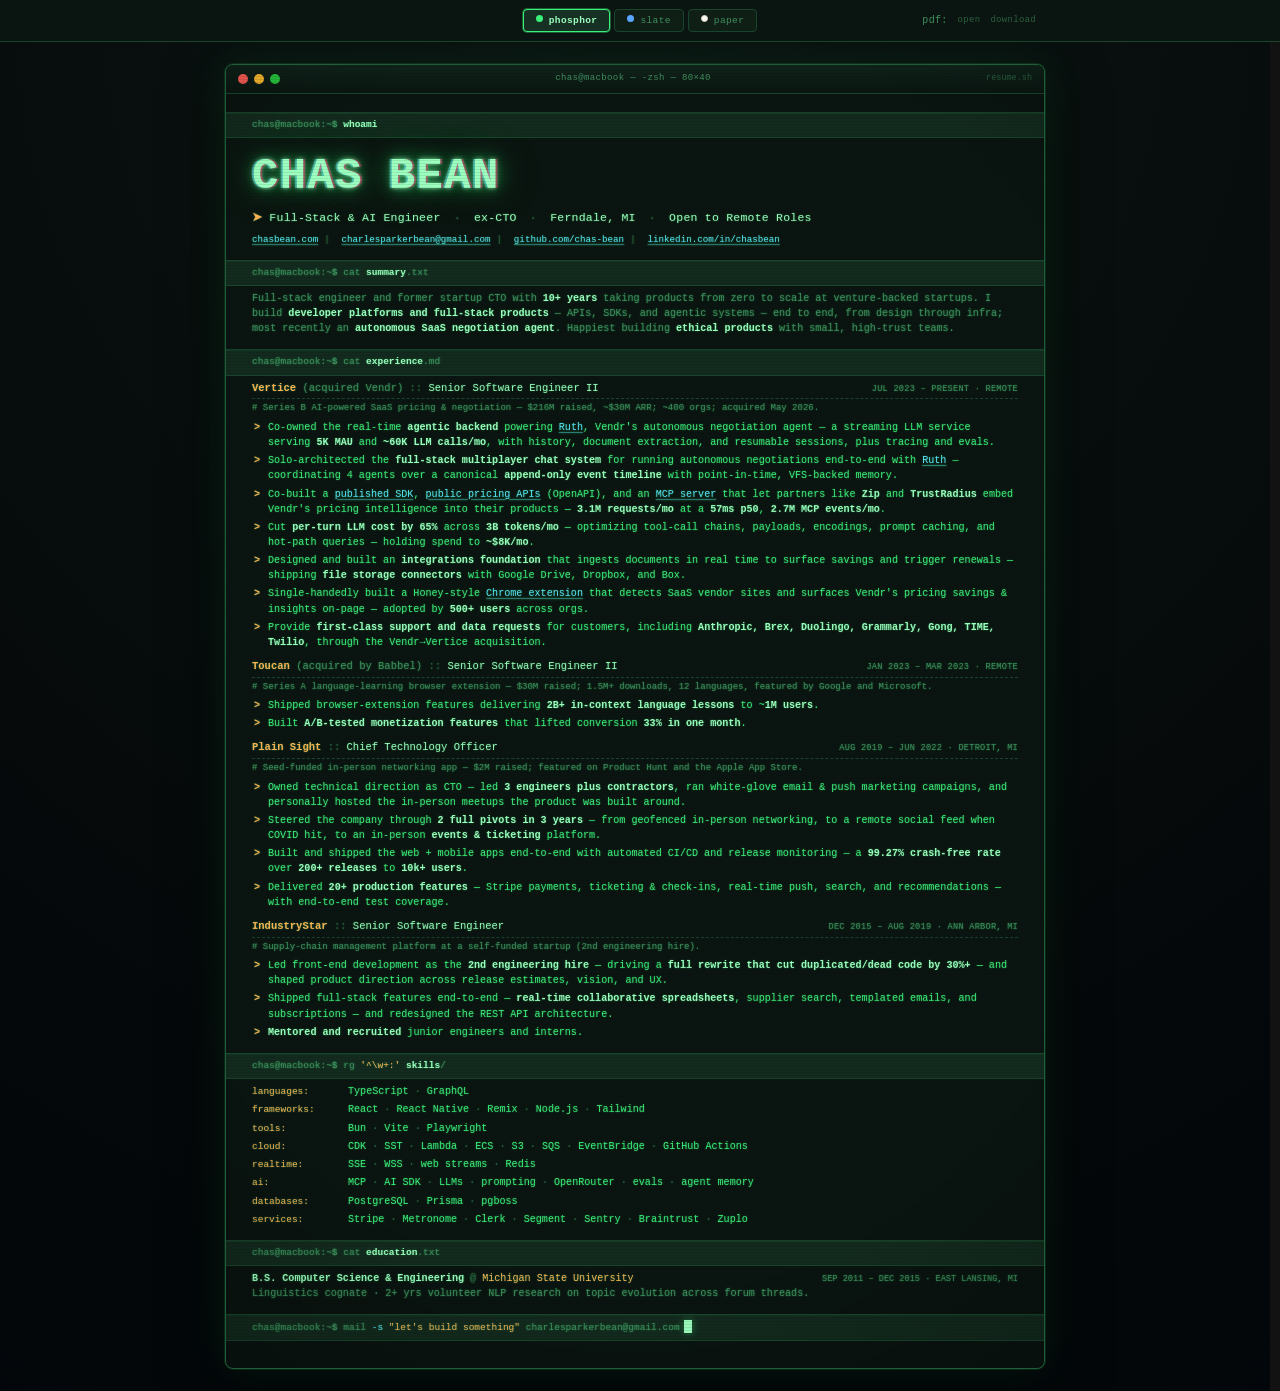
==== index.html @ 7aee9fcf "Publish interactive resume at chasbean.com. Replace the PDF redirect with the themed index page, sta" ====
<!DOCTYPE html>
<html lang="en" data-theme="crt" class="theme-live">
<head>
  <meta charset="UTF-8" />
  <meta name="viewport" content="width=device-width, initial-scale=1.0" />
  <title>Chas Bean — Resume</title>
  <meta name="description" content="Chas Bean — Full-Stack & AI Engineer. Interactive resume with phosphor, slate, and paper themes." />
  <link rel="stylesheet" href="themes/tokens.css" />
  <link rel="stylesheet" href="themes/live.css" />
  <link rel="stylesheet" href="themes/index.css" />
</head>
<body>
  <header class="chrome">
    <div class="chrome-track">
      <nav class="theme-toggle" aria-label="Resume color theme">
        <button type="button" class="theme-btn" data-theme="crt" aria-label="Phosphor — green terminal" title="Phosphor — green terminal" aria-pressed="true">
          <span class="swatch" aria-hidden="true"></span><span class="theme-name">phosphor</span>
        </button>
        <button type="button" class="theme-btn" data-theme="github" aria-label="Slate — dark" title="Slate — dark code theme" aria-pressed="false">
          <span class="swatch" aria-hidden="true"></span><span class="theme-name">slate</span>
        </button>
        <button type="button" class="theme-btn" data-theme="paper" aria-label="Paper — light" title="Paper — light theme" aria-pressed="false">
          <span class="swatch swatch-light" aria-hidden="true"></span><span class="theme-name">paper</span>
        </button>
      </nav>
      <div class="actions">
        <span class="hint">pdf:</span>
        <a id="open-link" href="resume-phosphor.html" target="_blank" rel="noopener">open</a>
        <a id="pdf-link" href="resume-phosphor.pdf" target="_blank" rel="noopener">download</a>
      </div>
    </div>
  </header>

  <main id="resume-root">
    <div class="terminal">
        <div class="titlebar">
          <span class="dots"><i></i><i></i><i></i></span>
          <span class="title">chas@macbook — -zsh — 80×40</span>
          <span class="badge">resume.sh</span>
        </div>

        <div class="screen">

          <header>
            <div class="cmd-line"><span class="prompt-dim"><span class="u">chas@macbook</span><span class="sep">:</span><span class="p">~</span><span class="sh">$</span></span> <span class="cmd"><span class="cmd-key">whoami</span></span></div>
            <h1 class="name">Chas Bean</h1>
            <p class="role"><span class="arrow">&#10148;</span> Full-Stack &amp; AI Engineer <span class="dotsep">·</span> ex-CTO <span class="dotsep">·</span> Ferndale, MI <span class="dotsep">·</span> Open to Remote Roles</p>
            <div class="contact">
              <span class="v"><a href="https://chasbean.com"><span class="link-label">chasbean.com</span></a></span><span class="pipe">|</span>
              <span class="v"><a href="mailto:charlesparkerbean@gmail.com"><span class="link-label">charlesparkerbean@gmail.com</span></a></span><span class="pipe">|</span>
              <span class="v"><a href="https://github.com/chas-bean"><span class="link-label">github.com/chas-bean</span></a></span><span class="pipe">|</span>
              <span class="v"><a href="https://linkedin.com/in/chasbean"><span class="link-label">linkedin.com/in/chasbean</span></a></span>
            </div>
          </header>

          <section>
            <div class="cmd-line"><span class="prompt-dim"><span class="u">chas@macbook</span><span class="sep">:</span><span class="p">~</span><span class="sh">$</span></span> <span class="cmd">cat <span class="cmd-key">summary</span>.txt</span></div>
            <p class="out comment">
              Full-stack engineer and former startup CTO with <strong>10+ years</strong> taking products from zero to
              scale at venture-backed startups. I build <strong>developer platforms and full-stack products</strong> &mdash; APIs, SDKs, and agentic systems &mdash; end to end, from design through infra; most recently an <strong>autonomous SaaS negotiation agent</strong>. Happiest building <strong>ethical products</strong> with small, high-trust teams.
            </p>
          </section>

          <section>
            <div class="cmd-line"><span class="prompt-dim"><span class="u">chas@macbook</span><span class="sep">:</span><span class="p">~</span><span class="sh">$</span></span> <span class="cmd">cat <span class="cmd-key">experience</span>.md</span></div>
            <div class="out">

              <div class="job">
                <div class="job-head">
                  <div class="job-title"><span class="company">Vertice</span> <span class="acq">(acquired Vendr)</span> <span class="colons">::</span> <span class="ttl">Senior Software Engineer II</span></div>
                  <div class="job-meta">JUL 2023 &ndash; PRESENT · REMOTE</div>
                </div>
                <div class="job-context"># Series B AI-powered SaaS pricing &amp; negotiation &mdash; $216M raised, ~$30M ARR; ~400 orgs; acquired May&nbsp;2026.</div>
                <ul class="bullets">
                  <li>Co-owned the real-time <strong>agentic backend</strong> powering <a href="https://agent.vendr.com/" target="_blank" rel="noopener"><span class="link-label">Ruth</span></a>, Vendr's autonomous negotiation agent &mdash; a streaming LLM service serving <strong>5K MAU</strong> and <strong>~60K LLM calls/mo</strong>, with history, document extraction, and resumable sessions, plus tracing and evals.</li>
                  <li>Solo-architected the <strong>full-stack multiplayer chat system</strong> for running autonomous negotiations end-to-end with <a href="https://agent.vendr.com/" target="_blank" rel="noopener"><span class="link-label">Ruth</span></a> &mdash; coordinating 4 agents over a canonical <strong>append-only event timeline</strong> with point-in-time, VFS-backed memory.</li>
                  <li>Co-built a <a href="https://www.npmjs.com/package/@vendr-org/connect-sdk" target="_blank" rel="noopener"><span class="link-label">published SDK</span></a>, <a href="https://developers.vendr.com" target="_blank" rel="noopener"><span class="link-label">public pricing APIs</span></a> (OpenAPI), and an <a href="https://github.com/vendrinc/vendr-mcp" target="_blank" rel="noopener"><span class="link-label">MCP server</span></a> that let partners like <strong>Zip</strong> and <strong>TrustRadius</strong> embed Vendr's pricing intelligence into their products &mdash; <strong>3.1M requests/mo</strong> at a <strong>57ms p50</strong>, <strong>2.7M MCP events/mo</strong>.</li>
                  <li>Cut <strong>per-turn LLM cost by 65%</strong> across <strong>3B tokens/mo</strong> &mdash; optimizing tool-call chains, payloads, encodings, prompt caching, and hot-path queries &mdash; holding spend to <strong>~$8K/mo</strong>.</li>
                  <li>Designed and built an <strong>integrations foundation</strong> that ingests documents in real time to surface savings and trigger renewals &mdash; shipping <strong>file storage connectors</strong> with Google Drive, Dropbox, and Box.</li>
                  <li>Single-handedly built a Honey-style <a href="https://chromewebstore.google.com/detail/software-prices-by-vendr/kghlccelgdbjoadlfnoajfeljdcefnmi" target="_blank" rel="noopener"><span class="link-label">Chrome extension</span></a> that detects SaaS vendor sites and surfaces Vendr's pricing savings &amp; insights on-page &mdash; adopted by <strong>500+ users</strong> across orgs.</li>
                  <li>Provide <strong>first-class support and data requests</strong> for customers, including <strong>Anthropic, Brex, Duolingo, Grammarly, Gong, TIME, Twilio</strong>, through the Vendr&rarr;Vertice acquisition.</li>
                </ul>
              </div>

              <div class="job">
                <div class="job-head">
                  <div class="job-title"><span class="company">Toucan</span> <span class="acq">(acquired by Babbel)</span> <span class="colons">::</span> <span class="ttl">Senior Software Engineer II</span></div>
                  <div class="job-meta">JAN 2023 &ndash; MAR 2023 · REMOTE</div>
                </div>
                <div class="job-context"># Series A language-learning browser extension — $30M raised; 1.5M+ downloads, 12 languages, featured by Google and Microsoft.</div>
                <ul class="bullets">
                  <li>Shipped browser-extension features delivering <strong>2B+ in-context language lessons</strong> to ~<strong>1M users</strong>.</li>
                  <li>Built <strong>A/B-tested monetization features</strong> that lifted conversion <strong>33% in one month</strong>.</li>
                </ul>
              </div>

              <div class="job">
                <div class="job-head">
                  <div class="job-title"><span class="company">Plain Sight</span> <span class="colons">::</span> <span class="ttl">Chief Technology Officer</span></div>
                  <div class="job-meta">AUG 2019 &ndash; JUN 2022 · DETROIT, MI</div>
                </div>
                <div class="job-context"># Seed-funded in-person networking app &mdash; $2M raised; featured on Product Hunt and the Apple App Store.</div>
                <ul class="bullets">
                  <li>Owned technical direction as CTO &mdash; led <strong>3 engineers plus contractors</strong>, ran white-glove email &amp; push marketing campaigns, and personally hosted the in-person meetups the product was built around.</li>
                  <li>Steered the company through <strong>2 full pivots in 3 years</strong> &mdash; from geofenced in-person networking, to a remote social feed when COVID hit, to an in-person <strong>events &amp; ticketing</strong> platform.</li>
                  <li>Built and shipped the web + mobile apps end-to-end with automated CI/CD and release monitoring &mdash; a <strong>99.27% crash-free rate</strong> over <strong>200+ releases</strong> to <strong>10k+ users</strong>.</li>
                  <li>Delivered <strong>20+ production features</strong> &mdash; Stripe payments, ticketing &amp; check-ins, real-time push, search, and recommendations &mdash; with end-to-end test coverage.</li>
                </ul>
              </div>

              <div class="job">
                <div class="job-head">
                  <div class="job-title"><span class="company">IndustryStar</span> <span class="colons">::</span> <span class="ttl">Senior Software Engineer</span></div>
                  <div class="job-meta">DEC 2015 &ndash; AUG 2019 · ANN ARBOR, MI</div>
                </div>
                <div class="job-context"># Supply-chain management platform at a self-funded startup (2nd engineering hire).</div>
                <ul class="bullets">
                  <li>Led front-end development as the <strong>2nd engineering hire</strong> &mdash; driving a <strong>full rewrite that cut duplicated/dead code by 30%+</strong> &mdash; and shaped product direction across release estimates, vision, and UX.</li>
                  <li>Shipped full-stack features end-to-end &mdash; <strong>real-time collaborative spreadsheets</strong>, supplier search, templated emails, and subscriptions &mdash; and redesigned the REST API architecture.</li>
                  <li><strong>Mentored and recruited</strong> junior engineers and interns.</li>
                </ul>
              </div>

            </div>
          </section>

          <section>
            <div class="cmd-line"><span class="prompt-dim"><span class="u">chas@macbook</span><span class="sep">:</span><span class="p">~</span><span class="sh">$</span></span> <span class="cmd">rg <span class="str">'^\w+:'</span> <span class="cmd-key">skills</span>/</span></div>
            <div class="out skills-grid">
              <div class="skill-row">
                <span class="skill-key">languages:</span>
                <span class="skill-val">TypeScript <span class="b">·</span> GraphQL</span>
              </div>
              <div class="skill-row">
                <span class="skill-key">frameworks:</span>
                <span class="skill-val">React <span class="b">·</span> React&nbsp;Native <span class="b">·</span> Remix <span class="b">·</span> Node.js <span class="b">·</span> Tailwind</span>
              </div>
              <div class="skill-row">
                <span class="skill-key">tools:</span>
                <span class="skill-val">Bun <span class="b">·</span> Vite <span class="b">·</span> Playwright</span>
              </div>
              <div class="skill-row">
                <span class="skill-key">cloud:</span>
                <span class="skill-val">CDK <span class="b">·</span> SST <span class="b">·</span> Lambda <span class="b">·</span> ECS <span class="b">·</span> S3 <span class="b">·</span> SQS <span class="b">·</span> EventBridge <span class="b">·</span> GitHub&nbsp;Actions</span>
              </div>
              <div class="skill-row">
                <span class="skill-key">realtime:</span>
                <span class="skill-val">SSE <span class="b">·</span> WSS <span class="b">·</span> web&nbsp;streams <span class="b">·</span> Redis</span>
              </div>
              <div class="skill-row">
                <span class="skill-key">ai:</span>
                <span class="skill-val">MCP <span class="b">·</span> AI&nbsp;SDK <span class="b">·</span> LLMs <span class="b">·</span> prompting <span class="b">·</span> OpenRouter <span class="b">·</span> evals <span class="b">·</span> agent&nbsp;memory</span>
              </div>
              <div class="skill-row">
                <span class="skill-key">databases:</span>
                <span class="skill-val">PostgreSQL <span class="b">·</span> Prisma <span class="b">·</span> pgboss</span>
              </div>
              <div class="skill-row">
                <span class="skill-key">services:</span>
                <span class="skill-val">Stripe <span class="b">·</span> Metronome <span class="b">·</span> Clerk <span class="b">·</span> Segment <span class="b">·</span> Sentry <span class="b">·</span> Braintrust <span class="b">·</span> Zuplo</span>
              </div>
            </div>
          </section>

          <section>
            <div class="cmd-line"><span class="prompt-dim"><span class="u">chas@macbook</span><span class="sep">:</span><span class="p">~</span><span class="sh">$</span></span> <span class="cmd">cat <span class="cmd-key">education</span>.txt</span></div>
            <div class="out edu-row">
              <div>
                <div class="deg"><strong>B.S. Computer Science &amp; Engineering</strong> <span class="colons">@</span> <span class="school">Michigan State University</span></div>
                <div class="sub">Linguistics cognate &middot; 2+ yrs volunteer NLP research on topic evolution across forum threads.</div>
              </div>
              <div class="meta">SEP 2011 &ndash; DEC 2015 · EAST LANSING, MI</div>
            </div>
          </section>

          <div class="cmd-line endline"><span class="prompt-dim"><span class="u">chas@macbook</span><span class="sep">:</span><span class="p">~</span><span class="sh">$</span></span> <span class="cmd"><a href="mailto:charlesparkerbean@gmail.com?subject=Let%27s%20build%20something">mail <span class="flag">-s</span> <span class="str">"let's build something"</span> charlesparkerbean@gmail.com</a></span><span class="cursor"></span></div>

        </div>
      </div>
  </main>

  <script src="js/index.js" defer></script>
</body>
</html>
---- themes/tokens.css ----
/* Theme tokens for index.html — animatable via @property */
@property --t-page-bg      { syntax: "<color>"; inherits: true; initial-value: #06090a; }
@property --t-surface      { syntax: "<color>"; inherits: true; initial-value: #0a1410; }
@property --t-fg           { syntax: "<color>"; inherits: true; initial-value: #3bf07a; }
@property --t-fg-bright    { syntax: "<color>"; inherits: true; initial-value: #9dffbf; }
@property --t-fg-dim       { syntax: "<color>"; inherits: true; initial-value: #3f8f5f; }
@property --t-fg-faint     { syntax: "<color>"; inherits: true; initial-value: #2b5f3f; }
@property --t-accent       { syntax: "<color>"; inherits: true; initial-value: #ffb454; }
@property --t-link         { syntax: "<color>"; inherits: true; initial-value: #57e8ff; }
@property --t-link-hover   { syntax: "<color>"; inherits: true; initial-value: #9dffbf; }
@property --t-link-underline { syntax: "<color>"; inherits: true; initial-value: rgba(87, 232, 255, 0.40); }
@property --t-cyan         { syntax: "<color>"; inherits: true; initial-value: #57e8ff; }
@property --t-bullet       { syntax: "<color>"; inherits: true; initial-value: #3bf07a; }
@property --t-str          { syntax: "<color>"; inherits: true; initial-value: #a5d6ff; }
@property --t-rule         { syntax: "<color>"; inherits: true; initial-value: #18452c; }
@property --t-glow         { syntax: "<color>"; inherits: true; initial-value: rgba(59,240,122,0.45); }
@property --t-cmd-bar      { syntax: "<color>"; inherits: true; initial-value: #132a1e; }
@property --t-cmd-edge     { syntax: "<color>"; inherits: true; initial-value: #18452c; }
@property --t-cmd-inset    { syntax: "<color>"; inherits: true; initial-value: rgba(59,240,122,0.06); }
@property --t-code-bg      { syntax: "<color>"; inherits: true; initial-value: rgba(59,240,122,0.10); }
@property --t-term-border  { syntax: "<color>"; inherits: true; initial-value: #1f5e3a; }
@property --t-titlebar     { syntax: "<color>"; inherits: true; initial-value: #0f1f16; }
@property --t-name-glow-a  { syntax: "<color>"; inherits: true; initial-value: rgba(157,255,191,0.55); }
@property --t-name-glow-b  { syntax: "<color>"; inherits: true; initial-value: rgba(59,240,122,0.22); }
@property --t-fx-opacity   { syntax: "<number>"; inherits: true; initial-value: 1; }
@property --t-bar-bg       { syntax: "<color>"; inherits: true; initial-value: #0a1410; }
@property --t-bar-edge     { syntax: "<color>"; inherits: true; initial-value: #18452c; }
@property --t-bar-fg       { syntax: "<color>"; inherits: true; initial-value: #3f8f5f; }
@property --t-bar-muted    { syntax: "<color>"; inherits: true; initial-value: #2b5f3f; }
@property --t-bar-active   { syntax: "<color>"; inherits: true; initial-value: #9dffbf; }
@property --t-bar-accent   { syntax: "<color>"; inherits: true; initial-value: #3bf07a; }
@property --t-btn-bg       { syntax: "<color>"; inherits: true; initial-value: #0f1f16; }
@property --t-btn-active   { syntax: "<color>"; inherits: true; initial-value: #163024; }
@property --t-scroll-track { syntax: "<color>"; inherits: true; initial-value: #06090a; }
@property --t-scroll-thumb { syntax: "<color>"; inherits: true; initial-value: #18452c; }
@property --t-scroll-thumb-hover { syntax: "<color>"; inherits: true; initial-value: #2b5f3f; }

:root {
  --theme-dur: 0.62s;
  --theme-ease: cubic-bezier(0.4, 0, 0.2, 1);
  --bar-h: 42px;
  --maxw: 820px;
  --mono: "JetBrains Mono", "SF Mono", "SFMono-Regular", "Cascadia Code",
          Menlo, Consolas, "Liberation Mono", "Courier New", monospace;
}

/* Only html transitions tokens — child elements must not re-transition the same properties */
html.theme-live {
  color-scheme: dark;
  scrollbar-gutter: stable;
  scrollbar-color: var(--t-scroll-thumb) var(--t-scroll-track);
  scrollbar-width: thin;
  transition:
    --t-page-bg var(--theme-dur) var(--theme-ease),
    --t-surface var(--theme-dur) var(--theme-ease),
    --t-fg var(--theme-dur) var(--theme-ease),
    --t-fg-bright var(--theme-dur) var(--theme-ease),
    --t-fg-dim var(--theme-dur) var(--theme-ease),
    --t-fg-faint var(--theme-dur) var(--theme-ease),
    --t-accent var(--theme-dur) var(--theme-ease),
    --t-link var(--theme-dur) var(--theme-ease),
    --t-link-hover var(--theme-dur) var(--theme-ease),
    --t-link-underline var(--theme-dur) var(--theme-ease),
    --t-cyan var(--theme-dur) var(--theme-ease),
    --t-bullet var(--theme-dur) var(--theme-ease),
    --t-str var(--theme-dur) var(--theme-ease),
    --t-rule var(--theme-dur) var(--theme-ease),
    --t-glow var(--theme-dur) var(--theme-ease),
    --t-cmd-bar var(--theme-dur) var(--theme-ease),
    --t-cmd-edge var(--theme-dur) var(--theme-ease),
    --t-cmd-inset var(--theme-dur) var(--theme-ease),
    --t-code-bg var(--theme-dur) var(--theme-ease),
    --t-term-border var(--theme-dur) var(--theme-ease),
    --t-titlebar var(--theme-dur) var(--theme-ease),
    --t-name-glow-a var(--theme-dur) var(--theme-ease),
    --t-name-glow-b var(--theme-dur) var(--theme-ease),
    --t-fx-opacity var(--theme-dur) var(--theme-ease),
    --t-bar-bg var(--theme-dur) var(--theme-ease),
    --t-bar-edge var(--theme-dur) var(--theme-ease),
    --t-bar-fg var(--theme-dur) var(--theme-ease),
    --t-bar-muted var(--theme-dur) var(--theme-ease),
    --t-bar-active var(--theme-dur) var(--theme-ease),
    --t-bar-accent var(--theme-dur) var(--theme-ease),
    --t-btn-bg var(--theme-dur) var(--theme-ease),
    --t-btn-active var(--theme-dur) var(--theme-ease),
    --t-scroll-track var(--theme-dur) var(--theme-ease),
    --t-scroll-thumb var(--theme-dur) var(--theme-ease),
    --t-scroll-thumb-hover var(--theme-dur) var(--theme-ease);
}

html.theme-live[data-theme="crt"] {
  --t-page-bg: #06090a;
  --t-surface: #0a1410;
  --t-fg: #3bf07a;
  --t-fg-bright: #9dffbf;
  --t-fg-dim: #3f8f5f;
  --t-fg-faint: #2b5f3f;
  --t-accent: #ffb454;
  --t-link: #57e8ff;
  --t-link-hover: #9affff;
  --t-link-underline: rgba(87, 232, 255, 0.40);
  --t-cyan: #57e8ff;
  --t-bullet: #ffb454;
  --t-str: #ffb454;
  --t-rule: #18452c;
  --t-glow: rgba(59, 240, 122, 0.45);
  --t-cmd-bar: #132a1e;
  --t-cmd-edge: #18452c;
  --t-cmd-inset: rgba(59, 240, 122, 0.06);
  --t-code-bg: rgba(87, 232, 255, 0.08);
  --t-term-border: #1f5e3a;
  --t-titlebar: #0f1f16;
  --t-name-glow-a: rgba(157, 255, 191, 0.55);
  --t-name-glow-b: rgba(59, 240, 122, 0.22);
  --t-fx-opacity: 1;
  --t-bar-bg: #0a1410;
  --t-bar-edge: #18452c;
  --t-bar-fg: #3f8f5f;
  --t-bar-muted: #2b5f3f;
  --t-bar-active: #9dffbf;
  --t-bar-accent: #3bf07a;
  --t-btn-bg: #0f1f16;
  --t-btn-active: #163024;
  --btn-active-ring: rgba(59, 240, 122, 0.35);
  --t-scroll-track: #06090a;
  --t-scroll-thumb: #1a3d28;
  --t-scroll-thumb-hover: #3f8f5f;
}

html.theme-live[data-theme="github"] {
  --t-page-bg: #010409;
  --t-surface: #0d1117;
  --t-fg: #c9d1d9;
  --t-fg-bright: #e6edf3;
  --t-fg-dim: #8b949e;
  --t-fg-faint: #484f58;
  --t-accent: #e3b341;
  --t-link: #4493f8;
  --t-link-hover: #e6edf3;
  --t-link-underline: rgba(68, 147, 248, 0.35);
  --t-cyan: #79c0ff;
  --t-bullet: #3fb950;
  --t-str: #a5d6ff;
  --t-rule: #30363d;
  --t-glow: rgba(56, 139, 253, 0.22);
  --t-cmd-bar: #161b22;
  --t-cmd-edge: #30363d;
  --t-cmd-inset: rgba(56, 139, 253, 0.06);
  --t-code-bg: rgba(56, 139, 253, 0.10);
  --t-term-border: #30363d;
  --t-titlebar: #161b22;
  --t-name-glow-a: rgba(56, 139, 253, 0.28);
  --t-name-glow-b: rgba(56, 139, 253, 0.12);
  --t-fx-opacity: 1;
  --t-bar-bg: #161b22;
  --t-bar-edge: #30363d;
  --t-bar-fg: #8b949e;
  --t-bar-muted: #484f58;
  --t-bar-active: #e6edf3;
  --t-bar-accent: #58a6ff;
  --t-btn-bg: #0d1117;
  --t-btn-active: #21262d;
  --btn-active-ring: rgba(56, 139, 253, 0.35);
  --t-scroll-track: #010409;
  --t-scroll-thumb: #30363d;
  --t-scroll-thumb-hover: #484f58;
}

html.theme-live[data-theme="paper"] {
  color-scheme: light;
  --t-page-bg: #f1ede3;
  --t-surface: #faf8f2;
  --t-fg: #1f2328;
  --t-fg-bright: #111418;
  --t-fg-dim: #5a6169;
  --t-fg-faint: #8a9097;
  --t-accent: #117a63;
  --t-link: #117a63;
  --t-link-hover: #111418;
  --t-link-underline: #117a63;
  --t-cyan: #117a63;
  --t-bullet: #117a63;
  --t-str: #117a63;
  --t-rule: #d9d3c6;
  --t-glow: rgba(17, 122, 99, 0);
  --t-cmd-bar: #efeadf;
  --t-cmd-edge: #d9d3c6;
  --t-cmd-inset: rgba(255, 255, 255, 0.45);
  --t-code-bg: #ecefe9;
  --t-term-border: #d9d3c6;
  --t-titlebar: #efeadf;
  --t-name-glow-a: rgba(17, 122, 99, 0);
  --t-name-glow-b: rgba(17, 122, 99, 0);
  --t-fx-opacity: 0;
  --t-bar-bg: #efeadf;
  --t-bar-edge: #d9d3c6;
  --t-bar-fg: #5a6169;
  --t-bar-muted: #8a9097;
  --t-bar-active: #111418;
  --t-bar-accent: #117a63;
  --t-btn-bg: #faf8f2;
  --t-btn-active: #faf8f2;
  --btn-active-ring: rgba(17, 122, 99, 0.25);
  --t-scroll-track: #f1ede3;
  --t-scroll-thumb: #d9d3c6;
  --t-scroll-thumb-hover: #117a63;
}

html.theme-live::-webkit-scrollbar {
  width: 10px;
}

html.theme-live::-webkit-scrollbar-track {
  background: var(--t-scroll-track);
}

html.theme-live::-webkit-scrollbar-thumb {
  background-color: var(--t-scroll-thumb);
  border: 2px solid var(--t-scroll-track);
  border-radius: 6px;
}

html.theme-live::-webkit-scrollbar-thumb:hover {
  background-color: var(--t-scroll-thumb-hover);
}

@media (prefers-reduced-motion: reduce) {
  html.theme-live { transition: none !important; }
}
---- themes/live.css ----
/* Unified resume layout for index.html — colors from themes/tokens.css */
* { box-sizing: border-box; }

html.theme-live,
html.theme-live body {
  margin: 0;
  padding: 0;
  background: var(--t-page-bg);
  color: var(--t-fg);
  font-family: var(--mono);
  font-size: 10.1px;
  line-height: 1.5;
  -webkit-font-smoothing: antialiased;
}

.terminal {
  position: relative;
  max-width: var(--maxw);
  margin: 22px auto;
  background: var(--t-surface);
  border: 1px solid var(--t-term-border);
  border-radius: 8px;
  box-shadow:
    0 0 0 1px color-mix(in srgb, var(--t-term-border) 60%, transparent),
    0 0 32px color-mix(in srgb, var(--t-glow) 35%, transparent),
    0 18px 60px rgba(0, 0, 0, 0.45);
  overflow: hidden;
  text-shadow: none;
}

.titlebar {
  display: flex;
  align-items: center;
  gap: 8px;
  padding: 7px 12px;
  background: var(--t-titlebar);
  border-bottom: 1px solid var(--t-rule);
  text-shadow: none;
}
.dots { display: flex; gap: 6px; }
.dots i {
  width: 10px; height: 10px; border-radius: 50%;
  display: inline-block; opacity: 0.95;
}
.dots i:nth-child(1){ background:#ff5f56; }
.dots i:nth-child(2){ background:#ffbd2e; }
.dots i:nth-child(3){ background:#27c93f; }
.titlebar .title {
  flex: 1; text-align: center;
  color: var(--t-fg-dim); font-size: 9px; letter-spacing: 0.04em;
}
.titlebar .badge { color: var(--t-fg-faint); font-size: 8.5px; }

.screen { position: relative; padding: 18px 26px 22px; }

.terminal::after {
  content: "";
  position: absolute; inset: 0;
  pointer-events: none;
  opacity: var(--t-fx-opacity);
  background:
    repeating-linear-gradient(
      to bottom,
      rgba(0,0,0,0) 0px,
      rgba(0,0,0,0) 2px,
      rgba(0,0,0,0.08) 3px,
      rgba(0,0,0,0.08) 3px
    );
  mix-blend-mode: multiply;
  z-index: 3;
}
.terminal::before {
  content: "";
  position: absolute; inset: 0;
  pointer-events: none;
  opacity: var(--t-fx-opacity);
  background: radial-gradient(120% 90% at 50% 45%, rgba(0,0,0,0) 60%, rgba(0,0,0,0.35) 100%);
  z-index: 2;
}

/*
  Chromium/Arc cache :visited paint on <a> even when color is on a child.
  display:contents removes the anchor box; JS syncs .link-label during theme
  transitions (see index.html).
*/
html.theme-live #resume-root a:not(.cmd-line .cmd a) {
  display: contents;
}
html.theme-live #resume-root a:not(.cmd-line .cmd a) .link-label {
  color: var(--t-link);
  cursor: pointer;
  text-decoration-line: underline;
  text-decoration-color: var(--t-link-underline);
  text-decoration-thickness: 1px;
  text-underline-offset: 2px;
}
html.theme-live #resume-root a:not(.cmd-line .cmd a):hover .link-label {
  color: var(--t-link-hover);
  text-decoration-color: var(--t-link);
}
html.theme-live[data-theme="paper"] #resume-root a:not(.cmd-line .cmd a):hover .link-label {
  text-decoration-color: currentColor;
}
html.theme-live #resume-root a:focus-visible .link-label {
  outline: 2px solid var(--t-link);
  outline-offset: 2px;
  border-radius: 1px;
}

.cmd-line {
  margin: 0 -26px 5px;
  padding: 5px 26px;
  background: var(--t-cmd-bar);
  border-top: 1px solid var(--t-cmd-edge);
  border-bottom: 1px solid var(--t-cmd-edge);
  box-shadow: inset 0 1px 0 var(--t-cmd-inset);
  white-space: nowrap;
  font-size: 9.5px;
}
.cmd-line.endline { margin-top: 12px; }
.prompt-dim { color: var(--t-fg-dim); }
.prompt-dim .u, .prompt-dim .sep, .prompt-dim .p, .prompt-dim .sh { color: inherit; }
.prompt-dim .sh { font-weight: 700; }
.cmd { color: var(--t-fg-dim); }
.cmd-key { color: var(--t-fg-bright); font-weight: 700; }
.cmd-line .cmd a { color: var(--t-fg-dim); text-decoration: none; }
.cmd-line .cmd a:hover { color: var(--t-fg-bright); text-decoration: none; }
.cmd .str { color: var(--t-str); }
.cmd .flag { color: var(--t-cyan); }
.comment { color: var(--t-fg-dim); }

header { margin-bottom: 4px; }
.name {
  font-size: 44px;
  font-weight: 800;
  letter-spacing: 0.03em;
  word-spacing: -0.04em;
  text-transform: uppercase;
  margin: 2px 0 0;
  color: var(--t-fg-bright);
  text-shadow:
    0 0 8px var(--t-name-glow-a),
    0 0 22px var(--t-name-glow-b);
}
.role { margin: 0; color: var(--t-fg-bright); font-size: 11.5px; letter-spacing: 0.02em; }
.role .arrow { color: var(--t-bullet); font-weight: 700; }
.role .dotsep { color: var(--t-fg-faint); padding: 0 6px; }
.contact { margin-top: 7px; color: var(--t-fg-dim); font-size: 9.2px; word-spacing: 0.04em; }
.contact .v { color: var(--t-fg); }
.contact .pipe { color: var(--t-fg-faint); padding: 0 6px; }

section { margin-top: 13px; }
.out { margin-top: 4px; }

.job { margin-bottom: 9px; }
.job:last-child { margin-bottom: 2px; }
.job-head {
  display: flex; justify-content: space-between;
  align-items: baseline; gap: 12px;
  border-bottom: 1px dashed var(--t-rule);
  padding-bottom: 2px;
}
.job-title { font-size: 10.5px; }
.job-title .company { color: var(--t-accent); font-weight: 700; }
.job-title .acq { color: var(--t-fg-dim); }
.job-title .ttl { color: var(--t-fg-bright); }
.job-title .colons { color: var(--t-fg-faint); }
.job-meta { font-size: 8.6px; color: var(--t-fg-dim); white-space: nowrap; letter-spacing: 0.03em; }
.job-context { color: var(--t-fg-faint); margin: 2px 0 3px; font-size: 8.7px; opacity: 0.88; }

ul.bullets { margin: 3px 0 0; padding: 0; list-style: none; }
ul.bullets li {
  position: relative;
  padding-left: 16px;
  margin-bottom: 3px;
  color: var(--t-fg);
}
ul.bullets li::before {
  content: ">";
  position: absolute; left: 2px; top: 0;
  color: var(--t-bullet); font-weight: 700;
}
strong { color: var(--t-fg-bright); font-weight: 700; }
code {
  color: var(--t-cyan);
  background: var(--t-code-bg);
  padding: 0 3px; border-radius: 3px;
}

.skills-grid {
  display: grid;
  grid-template-columns: 1fr;
  row-gap: 3px;
}
.skill-row { display: flex; gap: 8px; align-items: baseline; margin-bottom: 0; }
.skill-key { flex: 0 0 88px; color: var(--t-accent); white-space: nowrap; font-size: 9.5px; }
.skill-val { color: var(--t-fg); }
.skill-val .b { color: var(--t-fg-faint); }

.edu-row { display: flex; justify-content: space-between; align-items: baseline; gap: 12px; }
.edu-row .deg { color: var(--t-fg-bright); }
.edu-row .deg .school { color: var(--t-accent); }
.edu-row .deg .colons { color: var(--t-fg-faint); }
.edu-row .sub { color: var(--t-fg-dim); }
.edu-row .meta { color: var(--t-fg-dim); font-size: 8.6px; white-space: nowrap; }

.cursor {
  display: inline-block;
  width: 8px; height: 13px;
  background: var(--t-fg-bright);
  box-shadow: 0 0 8px var(--t-glow);
  vertical-align: text-bottom;
  margin-left: 4px;
}
.endline { margin-top: 0; }

html.theme-live[data-theme="crt"] .cursor,
html.theme-live[data-theme="github"] .cursor {
  animation: blink 1.05s steps(1) infinite;
}
@keyframes blink { 50% { opacity: 0; } }

@media screen {
  html.theme-live[data-theme="crt"] .name,
  html.theme-live[data-theme="github"] .name {
    animation: namePulse 3.5s ease-in-out infinite;
  }
  html.theme-live[data-theme="crt"] .terminal,
  html.theme-live[data-theme="github"] .terminal {
    animation: crtFlicker 5s steps(1, end) infinite;
  }
  html.theme-live[data-theme="crt"] .terminal::after,
  html.theme-live[data-theme="github"] .terminal::after {
    animation: scanDrift 3.6s linear infinite;
  }
  html.theme-live[data-theme="crt"] .terminal::before,
  html.theme-live[data-theme="github"] .terminal::before {
    animation: vignettePulse 9s ease-in-out infinite;
  }
}

@keyframes namePulse {
  0%   { opacity: 0.97; filter: brightness(1.00); }
  45%  { opacity: 1.00; filter: brightness(1.06); }
  82%  { opacity: 1.00; filter: brightness(1.00); }
  83%  { opacity: 0.86; }
  84%  { opacity: 1.00; }
  92%  { opacity: 1.00; }
  93%  { opacity: 0.90; }
  94.5%{ opacity: 1.00; }
  100% { opacity: 0.97; filter: brightness(1.00); }
}
@keyframes crtFlicker {
  0%, 100% { opacity: 1; filter: brightness(1.00); }
  8%       { opacity: 0.99; filter: brightness(0.985); }
  9%       { opacity: 1; filter: brightness(1.00); }
  52%      { filter: brightness(1.012); }
  53%      { filter: brightness(0.992); }
  54%      { filter: brightness(1.00); }
}
@keyframes scanDrift {
  from { background-position-y: 0; }
  to   { background-position-y: 3px; }
}
@keyframes vignettePulse {
  0%, 100% { opacity: 1; }
  50%      { opacity: 0.82; }
}

@media (prefers-reduced-motion: reduce) {
  html.theme-live .name,
  html.theme-live .terminal,
  html.theme-live .terminal::after,
  html.theme-live .terminal::before,
  html.theme-live .cursor { animation: none !important; }
}

/* ---- CRT phosphor overrides (github/paper keep shared base rules) ---- */
html.theme-live[data-theme="crt"],
html.theme-live[data-theme="crt"] body {
  background:
    radial-gradient(120% 120% at 50% 0%, #0b1512 0%, #05080a 70%, #02060a 100%);
}

html.theme-live[data-theme="crt"] .terminal {
  box-shadow:
    0 0 0 1px rgba(59, 240, 122, 0.10),
    0 0 40px rgba(59, 240, 122, 0.10),
    0 18px 60px rgba(0, 0, 0, 0.6);
  text-shadow: 0 0 2px var(--t-glow);
}

html.theme-live[data-theme="crt"] .titlebar {
  background: linear-gradient(#10231a, #0a1611);
}

html.theme-live[data-theme="crt"] .terminal::after {
  background:
    repeating-linear-gradient(
      to bottom,
      rgba(0, 0, 0, 0) 0px,
      rgba(0, 0, 0, 0) 2px,
      rgba(0, 0, 0, 0.16) 3px,
      rgba(0, 0, 0, 0.16) 3px
    );
}

html.theme-live[data-theme="crt"] .terminal::before {
  background: radial-gradient(120% 90% at 50% 45%, rgba(0, 0, 0, 0) 55%, rgba(0, 0, 0, 0.45) 100%);
}

html.theme-live[data-theme="crt"] .name {
  text-shadow:
    2px 0 0 rgba(255, 42, 109, 0.45),
    -2px 0 0 rgba(87, 232, 255, 0.45),
    0 0 4px rgba(157, 255, 191, 0.75),
    0 0 10px var(--t-glow),
    0 0 22px rgba(59, 240, 122, 0.45),
    0 0 42px rgba(59, 240, 122, 0.30),
    0 0 72px rgba(59, 240, 122, 0.18);
}

html.theme-live[data-theme="crt"] .job-context,
html.theme-live[data-theme="github"] .job-context {
  color: var(--t-fg-dim);
  margin: 3px 0 4px;
  font-size: 9px;
  opacity: 1;
}

/* ---- Paper overrides (match themes/paper.css on index) ---- */
html.theme-live[data-theme="paper"] .terminal {
  box-shadow: 0 1px 3px rgba(0, 0, 0, 0.08), 0 8px 24px rgba(0, 0, 0, 0.06);
}

html.theme-live[data-theme="paper"] .job-context {
  color: var(--t-fg-faint);
  margin: 2px 0 3px;
  font-size: 8.7px;
  opacity: 0.88;
}

html.theme-live[data-theme="paper"] .cmd .str,
html.theme-live[data-theme="paper"] .cmd .flag {
  color: var(--t-accent);
  opacity: 0.85;
}

html.theme-live[data-theme="paper"] .cmd-line .cmd a {
  color: var(--t-fg-dim);
}

html.theme-live[data-theme="paper"] .cmd-line .cmd a:hover {
  color: var(--t-accent);
}

html.theme-live[data-theme="paper"] #resume-root a:not(.cmd-line .cmd a) .link-label {
  text-decoration-color: currentColor;
}

html.theme-live[data-theme="paper"] .cursor {
  box-shadow: none;
}

/* ---- index print (ported from standalone theme sheets) ---- */
@page { size: Letter; margin: 0; }

@media print {
  html.theme-live,
  html.theme-live body {
    font-size: 8.9px;
    line-height: 1.32;
    -webkit-print-color-adjust: exact;
    print-color-adjust: exact;
  }

  html.theme-live[data-theme="crt"],
  html.theme-live[data-theme="crt"] body,
  html.theme-live[data-theme="github"],
  html.theme-live[data-theme="github"] body {
    background: var(--t-surface) !important;
  }

  html.theme-live[data-theme="paper"],
  html.theme-live[data-theme="paper"] body {
    background: var(--t-page-bg) !important;
  }

  .terminal {
    margin: 0 auto;
    max-width: none;
    width: 100%;
    border: none;
    border-radius: 0;
    box-shadow: none;
    min-height: 0;
    background: var(--t-surface) !important;
  }

  html.theme-live[data-theme="paper"] .terminal {
    background: var(--t-surface) !important;
  }

  .terminal::before,
  .terminal::after {
    display: none;
  }

  .screen { padding: 0.22in 0.5in 0.12in; }
  section { margin-top: 4px; }
  .out { margin-top: 2px; }
  .job { margin-bottom: 4px; }
  .job-context { margin: 2px 0 3px; }
  ul.bullets li { margin-bottom: 2px; }
  .skills-grid { row-gap: 1px; }

  .cmd-line {
    margin-left: -0.5in;
    margin-right: -0.5in;
    margin-bottom: 3px;
    padding: 4px 0.5in;
    background: var(--t-cmd-bar);
    border-top: 1px solid var(--t-cmd-edge);
    border-bottom: 1px solid var(--t-cmd-edge);
    box-shadow: none;
  }

  html.theme-live[data-theme="crt"] .cmd-line.endline,
  html.theme-live[data-theme="github"] .cmd-line.endline {
    margin-top: 4px;
  }

  html.theme-live[data-theme="paper"] .cmd-line.endline {
    margin-top: 2px;
  }

  .endline { margin-top: 0; }
  .name { font-size: 34px; }

  .name,
  .terminal,
  .terminal::after,
  .terminal::before,
  .cursor {
    animation: none !important;
    opacity: 1 !important;
    filter: none !important;
  }

  .job,
  section,
  .edu-row { break-inside: avoid; }

  html.theme-live #resume-root a:not(.cmd-line .cmd a) .link-label {
    color: var(--t-link);
    text-decoration: underline;
  }

  html.theme-live[data-theme="crt"] #resume-root a:not(.cmd-line .cmd a) .link-label {
    text-decoration-color: rgba(87, 232, 255, 0.50);
  }

  html.theme-live[data-theme="github"] #resume-root a:not(.cmd-line .cmd a) .link-label {
    text-decoration-color: rgba(68, 147, 248, 0.45);
  }

  .cmd-line.endline .cmd a {
    color: var(--t-fg-dim);
    text-decoration: none;
  }

  * {
    text-shadow: none !important;
    box-shadow: none !important;
    filter: none !important;
  }

  html.theme-live[data-theme="crt"] .name {
    text-shadow:
      0 0 3px rgba(157, 255, 191, 0.70),
      0 0 8px var(--t-glow) !important;
  }

  html.theme-live[data-theme="github"] .name {
    text-shadow:
      0 0 4px rgba(56, 139, 253, 0.35),
      0 0 10px var(--t-glow) !important;
  }
}
---- themes/index.css ----
/* Index shell — chrome bar + layout (themes/tokens.css drives colors) */

.chrome {
  position: fixed;
  inset: 0 0 auto 0;
  z-index: 10;
  height: var(--bar-h);
  background: var(--t-bar-bg);
  border-bottom: 1px solid var(--t-bar-edge);
  font-size: 10px;
  letter-spacing: 0.03em;
  color: var(--t-bar-fg);
}

.chrome-track {
  max-width: var(--maxw);
  width: 100%;
  height: 100%;
  margin: 0 auto;
  padding: 0 14px;
  display: grid;
  grid-template-columns: 1fr auto 1fr;
  align-items: center;
}

.theme-toggle {
  grid-column: 2;
  display: flex;
  gap: 4px;
  align-items: center;
  justify-self: center;
  flex-wrap: wrap;
  justify-content: center;
}

.theme-btn {
  appearance: none;
  border: 1px solid var(--t-bar-edge);
  background: var(--t-btn-bg);
  color: var(--t-bar-fg);
  font-family: inherit;
  font-size: 9.5px;
  letter-spacing: 0.04em;
  padding: 5px 12px;
  border-radius: 4px;
  cursor: pointer;
  transition: box-shadow 0.15s ease;
}

.theme-btn:hover {
  color: var(--t-bar-active);
  border-color: var(--t-bar-muted);
}

.theme-btn[aria-pressed="true"] {
  color: var(--t-bar-active);
  background: var(--t-btn-active);
  border-color: var(--t-bar-accent);
  box-shadow: 0 0 0 1px var(--btn-active-ring);
  font-weight: 700;
}

.theme-btn .swatch {
  display: inline-block;
  width: 7px;
  height: 7px;
  border-radius: 50%;
  margin-right: 6px;
  vertical-align: 1px;
}

.theme-btn[data-theme="crt"] .swatch { background: #3bf07a; }
.theme-btn[data-theme="github"] .swatch { background: #58a6ff; }
.theme-btn[data-theme="paper"] .swatch-light {
  background: #faf8f2;
  border: 1px solid #d9d3c6;
  box-sizing: border-box;
}

.actions {
  grid-column: 3;
  display: flex;
  align-items: center;
  gap: 10px;
  justify-self: end;
}

.actions a {
  color: var(--t-bar-muted);
  text-decoration: none;
  font-size: 9px;
}

.actions a:hover {
  color: var(--t-bar-accent);
  text-decoration: underline;
}

#resume-root {
  padding-top: var(--bar-h);
}

@media (prefers-reduced-motion: reduce) {
  .theme-btn { transition: none; }
}

@media (max-width: 640px) {
  .chrome-track { padding: 0 10px; }
  .theme-btn { padding: 5px 8px; font-size: 9px; }
  .actions .hint { display: none; }
}

@media print {
  .chrome { display: none; }
  #resume-root { padding-top: 0; }
}
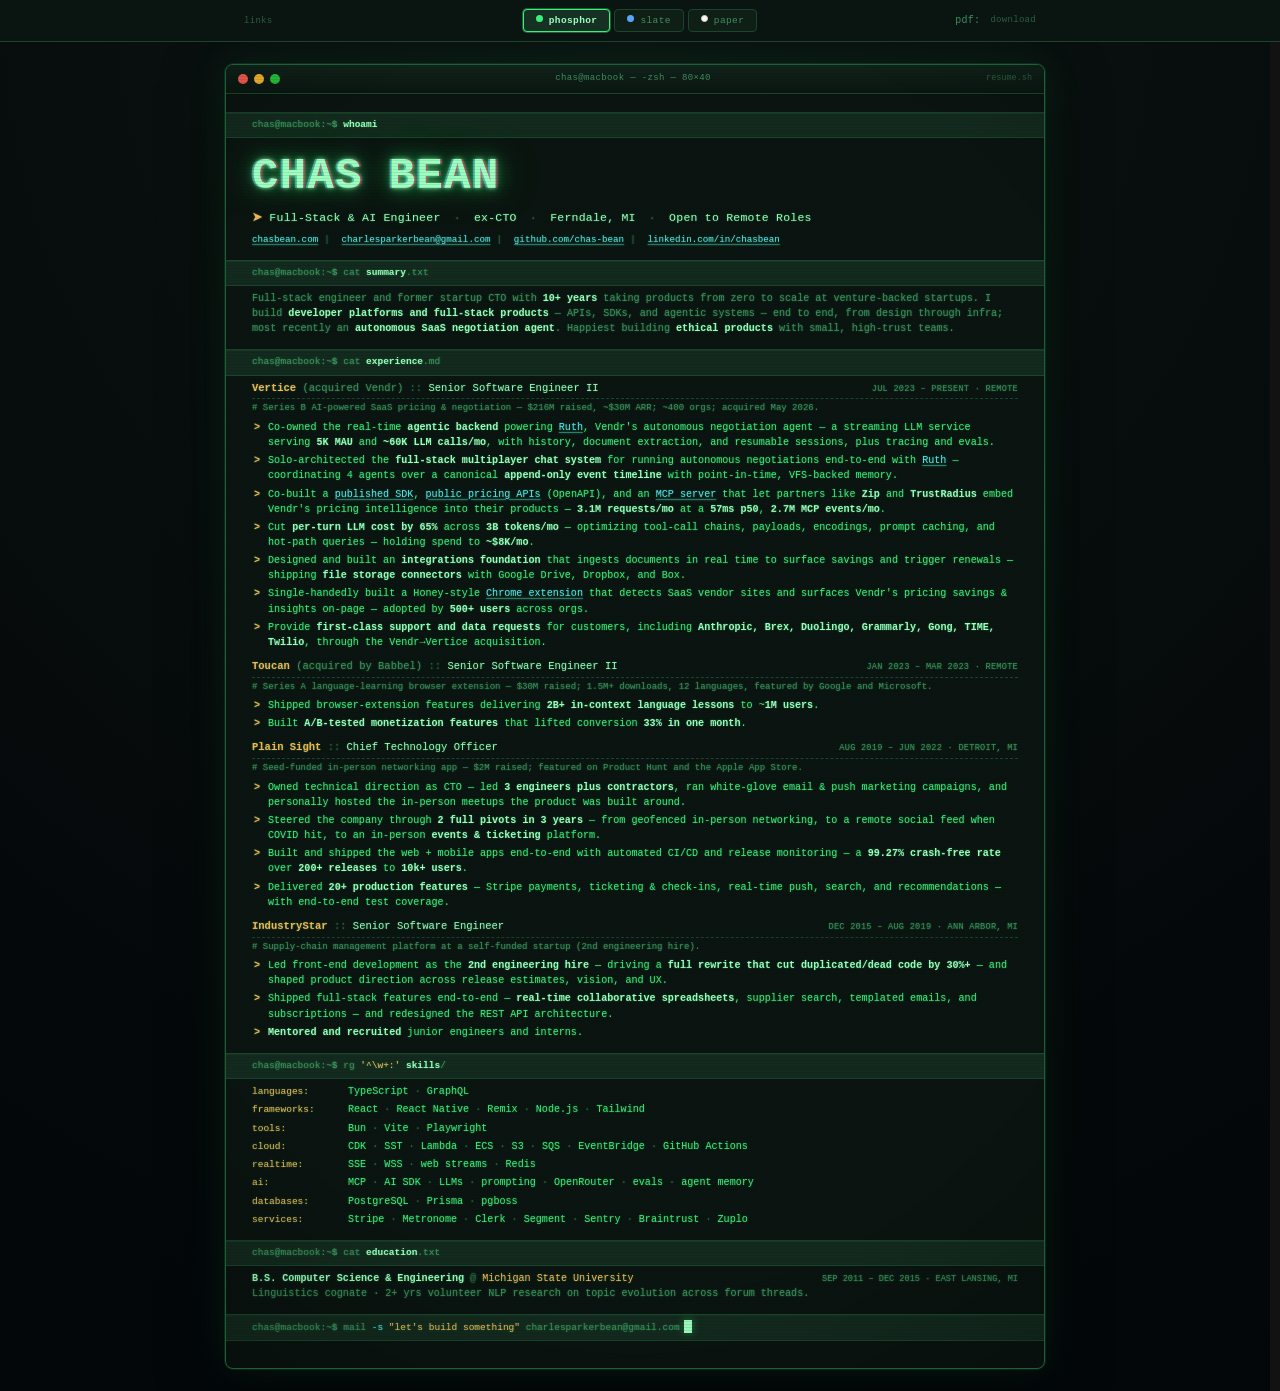
==== commit 41ba80ce: "Fix PDF spacing, simplify chrome bar, add Linktree link. Scope responsive CSS to screen media so PDF" ====
--- a/index.html
+++ b/index.html
@@ -8,10 +8,14 @@
   <link rel="stylesheet" href="themes/tokens.css" />
   <link rel="stylesheet" href="themes/live.css" />
   <link rel="stylesheet" href="themes/index.css" />
+  <link rel="stylesheet" href="themes/responsive.css" />
 </head>
 <body>
   <header class="chrome">
     <div class="chrome-track">
+      <div class="chrome-links">
+        <a href="https://linktr.ee/chas_bean" target="_blank" rel="noopener" title="Linktree — @chas_bean" aria-label="Linktree — @chas_bean">links</a>
+      </div>
       <nav class="theme-toggle" aria-label="Resume color theme">
         <button type="button" class="theme-btn" data-theme="crt" aria-label="Phosphor — green terminal" title="Phosphor — green terminal" aria-pressed="true">
           <span class="swatch" aria-hidden="true"></span><span class="theme-name">phosphor</span>
@@ -25,8 +29,7 @@
       </nav>
       <div class="actions">
         <span class="hint">pdf:</span>
-        <a id="open-link" href="resume-phosphor.html" target="_blank" rel="noopener">open</a>
-        <a id="pdf-link" href="resume-phosphor.pdf" target="_blank" rel="noopener">download</a>
+        <a id="pdf-link" href="resume-phosphor.pdf" download>download</a>
       </div>
     </div>
   </header>
--- a/themes/index.css
+++ b/themes/index.css
@@ -5,6 +5,7 @@
   inset: 0 0 auto 0;
   z-index: 10;
   height: var(--bar-h);
+  padding-top: env(safe-area-inset-top, 0);
   background: var(--t-bar-bg);
   border-bottom: 1px solid var(--t-bar-edge);
   font-size: 10px;
@@ -21,6 +22,22 @@
   display: grid;
   grid-template-columns: 1fr auto 1fr;
   align-items: center;
+}
+
+.chrome-links {
+  grid-column: 1;
+  justify-self: start;
+}
+
+.chrome-links a {
+  color: var(--t-bar-muted);
+  text-decoration: none;
+  font-size: 9px;
+}
+
+.chrome-links a:hover {
+  color: var(--t-bar-accent);
+  text-decoration: underline;
 }
 
 .theme-toggle {
@@ -97,17 +114,53 @@
 }
 
 #resume-root {
-  padding-top: var(--bar-h);
+  padding-top: calc(var(--bar-h) + env(safe-area-inset-top, 0px));
 }
 
 @media (prefers-reduced-motion: reduce) {
   .theme-btn { transition: none; }
 }
 
-@media (max-width: 640px) {
+@media screen and (max-width: 640px) {
   .chrome-track { padding: 0 10px; }
   .theme-btn { padding: 5px 8px; font-size: 9px; }
   .actions .hint { display: none; }
+}
+
+@media screen and (max-width: 480px) {
+  .chrome-track {
+    grid-template-columns: auto 1fr auto;
+    gap: 6px;
+  }
+
+  .chrome-links {
+    grid-column: 1;
+  }
+
+  .theme-toggle {
+    grid-column: 2;
+    justify-self: center;
+    gap: 3px;
+  }
+
+  .actions {
+    grid-column: 3;
+    justify-self: end;
+    gap: 8px;
+  }
+
+  .theme-btn .theme-name {
+    display: none;
+  }
+
+  .theme-btn .swatch {
+    margin-right: 0;
+  }
+
+  .theme-btn {
+    padding: 7px 9px;
+    min-width: 28px;
+  }
 }
 
 @media print {
--- a/themes/responsive.css
+++ b/themes/responsive.css
@@ -0,0 +1,113 @@
+/* Mobile layout — shared by index (live.css) and standalone theme pages */
+
+@media screen and (max-width: 640px) {
+  .terminal,
+  html.theme-live .terminal,
+  html.theme-live[data-theme="crt"] .terminal,
+  html.theme-live[data-theme="paper"] .terminal {
+    margin: 10px 0;
+    max-width: 100%;
+    border-radius: 0;
+    border-left: none;
+    border-right: none;
+    box-shadow: none;
+  }
+
+  .screen {
+    padding: 14px 14px 18px;
+  }
+
+  .cmd-line {
+    margin-left: -14px;
+    margin-right: -14px;
+    padding-left: 14px;
+    padding-right: 14px;
+    white-space: normal;
+    overflow-wrap: anywhere;
+  }
+
+  .titlebar {
+    padding: 6px 10px;
+    gap: 6px;
+  }
+
+  .titlebar .title {
+    font-size: 7.5px;
+    letter-spacing: 0.02em;
+  }
+
+  .titlebar .badge {
+    display: none;
+  }
+
+  .name {
+    font-size: 32px;
+    line-height: 1.05;
+  }
+
+  .role {
+    font-size: 10.5px;
+    line-height: 1.45;
+  }
+
+  .contact {
+    font-size: 8.8px;
+    line-height: 1.55;
+  }
+
+  .job-head {
+    flex-direction: column;
+    align-items: flex-start;
+    gap: 2px;
+  }
+
+  .job-meta {
+    white-space: normal;
+  }
+
+  .edu-row {
+    flex-direction: column;
+    align-items: flex-start;
+    gap: 4px;
+  }
+
+  .edu-row .meta {
+    white-space: normal;
+  }
+
+  .skill-row {
+    flex-direction: column;
+    align-items: flex-start;
+    gap: 1px;
+  }
+
+  .skill-key {
+    flex: none;
+  }
+}
+
+@media screen and (max-width: 400px) {
+  html,
+  body {
+    font-size: 9.6px;
+  }
+
+  .screen {
+    padding: 12px 12px 16px;
+  }
+
+  .cmd-line {
+    margin-left: -12px;
+    margin-right: -12px;
+    padding-left: 12px;
+    padding-right: 12px;
+  }
+
+  .name {
+    font-size: 26px;
+  }
+
+  .role {
+    font-size: 9.8px;
+  }
+}
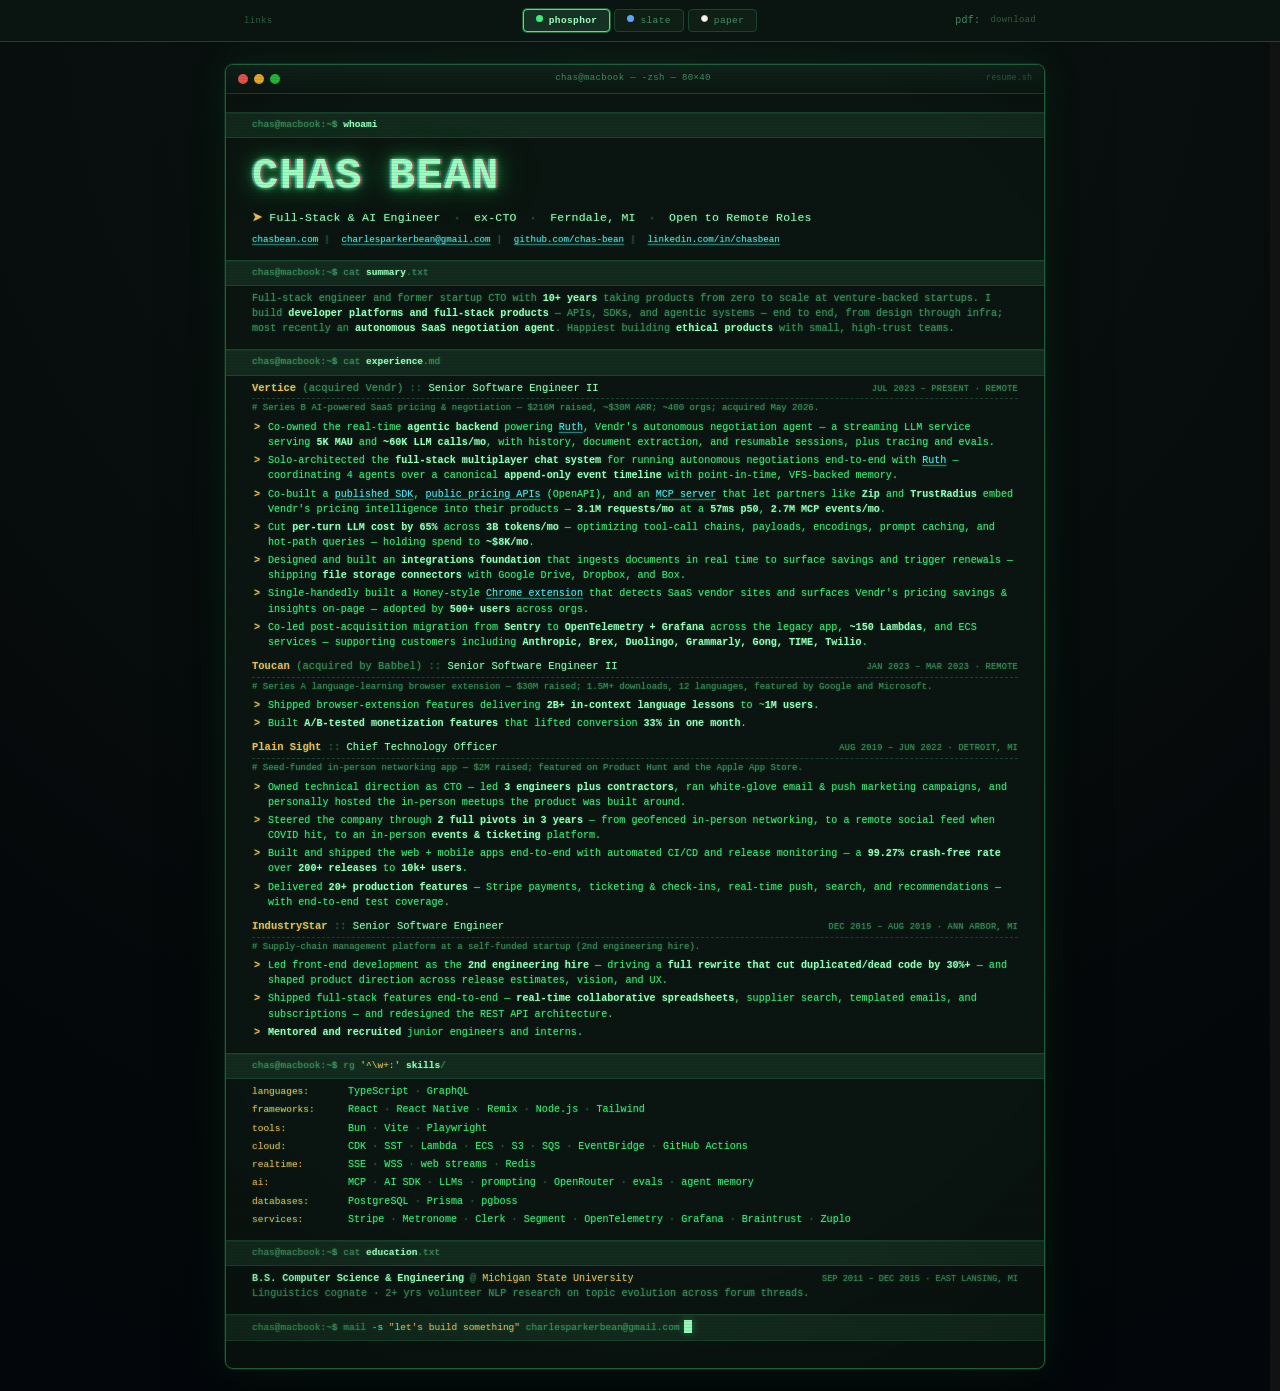
==== commit 29ec5200: "Add OTel/Grafana migration bullet; keep customer logos. Replace soft support line with platform obse" ====
--- a/index.html
+++ b/index.html
@@ -81,7 +81,7 @@
                   <li>Cut <strong>per-turn LLM cost by 65%</strong> across <strong>3B tokens/mo</strong> &mdash; optimizing tool-call chains, payloads, encodings, prompt caching, and hot-path queries &mdash; holding spend to <strong>~$8K/mo</strong>.</li>
                   <li>Designed and built an <strong>integrations foundation</strong> that ingests documents in real time to surface savings and trigger renewals &mdash; shipping <strong>file storage connectors</strong> with Google Drive, Dropbox, and Box.</li>
                   <li>Single-handedly built a Honey-style <a href="https://chromewebstore.google.com/detail/software-prices-by-vendr/kghlccelgdbjoadlfnoajfeljdcefnmi" target="_blank" rel="noopener"><span class="link-label">Chrome extension</span></a> that detects SaaS vendor sites and surfaces Vendr's pricing savings &amp; insights on-page &mdash; adopted by <strong>500+ users</strong> across orgs.</li>
-                  <li>Provide <strong>first-class support and data requests</strong> for customers, including <strong>Anthropic, Brex, Duolingo, Grammarly, Gong, TIME, Twilio</strong>, through the Vendr&rarr;Vertice acquisition.</li>
+                  <li>Co-led post-acquisition migration from <strong>Sentry</strong> to <strong>OpenTelemetry + Grafana</strong> across the legacy app, <strong>~150 Lambdas</strong>, and ECS services &mdash; supporting customers including <strong>Anthropic, Brex, Duolingo, Grammarly, Gong, TIME, Twilio</strong>.</li>
                 </ul>
               </div>
 
@@ -160,7 +160,7 @@
               </div>
               <div class="skill-row">
                 <span class="skill-key">services:</span>
-                <span class="skill-val">Stripe <span class="b">·</span> Metronome <span class="b">·</span> Clerk <span class="b">·</span> Segment <span class="b">·</span> Sentry <span class="b">·</span> Braintrust <span class="b">·</span> Zuplo</span>
+                <span class="skill-val">Stripe <span class="b">·</span> Metronome <span class="b">·</span> Clerk <span class="b">·</span> Segment <span class="b">·</span> OpenTelemetry <span class="b">·</span> Grafana <span class="b">·</span> Braintrust <span class="b">·</span> Zuplo</span>
               </div>
             </div>
           </section>
--- a/themes/live.css
+++ b/themes/live.css
@@ -362,14 +362,16 @@
   box-shadow: none;
 }
 
-/* ---- index print (ported from standalone theme sheets) ---- */
+/* ---- index print (screen spacing, scaled to one Letter page) ---- */
 @page { size: Letter; margin: 0; }
 
 @media print {
+  html.theme-live {
+    zoom: 0.775;
+  }
+
   html.theme-live,
   html.theme-live body {
-    font-size: 8.9px;
-    line-height: 1.32;
     -webkit-print-color-adjust: exact;
     print-color-adjust: exact;
   }
@@ -388,10 +390,9 @@
 
   .terminal {
     margin: 0 auto;
-    max-width: none;
+    max-width: var(--maxw);
     width: 100%;
-    border: none;
-    border-radius: 0;
+    border-radius: 8px;
     box-shadow: none;
     min-height: 0;
     background: var(--t-surface) !important;
@@ -406,36 +407,9 @@
     display: none;
   }
 
-  .screen { padding: 0.22in 0.5in 0.12in; }
-  section { margin-top: 4px; }
-  .out { margin-top: 2px; }
-  .job { margin-bottom: 4px; }
-  .job-context { margin: 2px 0 3px; }
-  ul.bullets li { margin-bottom: 2px; }
-  .skills-grid { row-gap: 1px; }
-
   .cmd-line {
-    margin-left: -0.5in;
-    margin-right: -0.5in;
-    margin-bottom: 3px;
-    padding: 4px 0.5in;
-    background: var(--t-cmd-bar);
-    border-top: 1px solid var(--t-cmd-edge);
-    border-bottom: 1px solid var(--t-cmd-edge);
     box-shadow: none;
   }
-
-  html.theme-live[data-theme="crt"] .cmd-line.endline,
-  html.theme-live[data-theme="github"] .cmd-line.endline {
-    margin-top: 4px;
-  }
-
-  html.theme-live[data-theme="paper"] .cmd-line.endline {
-    margin-top: 2px;
-  }
-
-  .endline { margin-top: 0; }
-  .name { font-size: 34px; }
 
   .name,
   .terminal,
@@ -447,9 +421,9 @@
     filter: none !important;
   }
 
-  .job,
-  section,
-  .edu-row { break-inside: avoid; }
+  .edu-row {
+    break-inside: avoid;
+  }
 
   html.theme-live #resume-root a:not(.cmd-line .cmd a) .link-label {
     color: var(--t-link);
@@ -470,15 +444,18 @@
   }
 
   * {
-    text-shadow: none !important;
     box-shadow: none !important;
     filter: none !important;
+    text-shadow: none !important;
   }
 
   html.theme-live[data-theme="crt"] .name {
     text-shadow:
-      0 0 3px rgba(157, 255, 191, 0.70),
-      0 0 8px var(--t-glow) !important;
+      2px 0 0 rgba(255, 42, 109, 0.45),
+      -2px 0 0 rgba(87, 232, 255, 0.45),
+      0 0 4px rgba(157, 255, 191, 0.75),
+      0 0 10px var(--t-glow),
+      0 0 22px rgba(59, 240, 122, 0.45) !important;
   }
 
   html.theme-live[data-theme="github"] .name {
